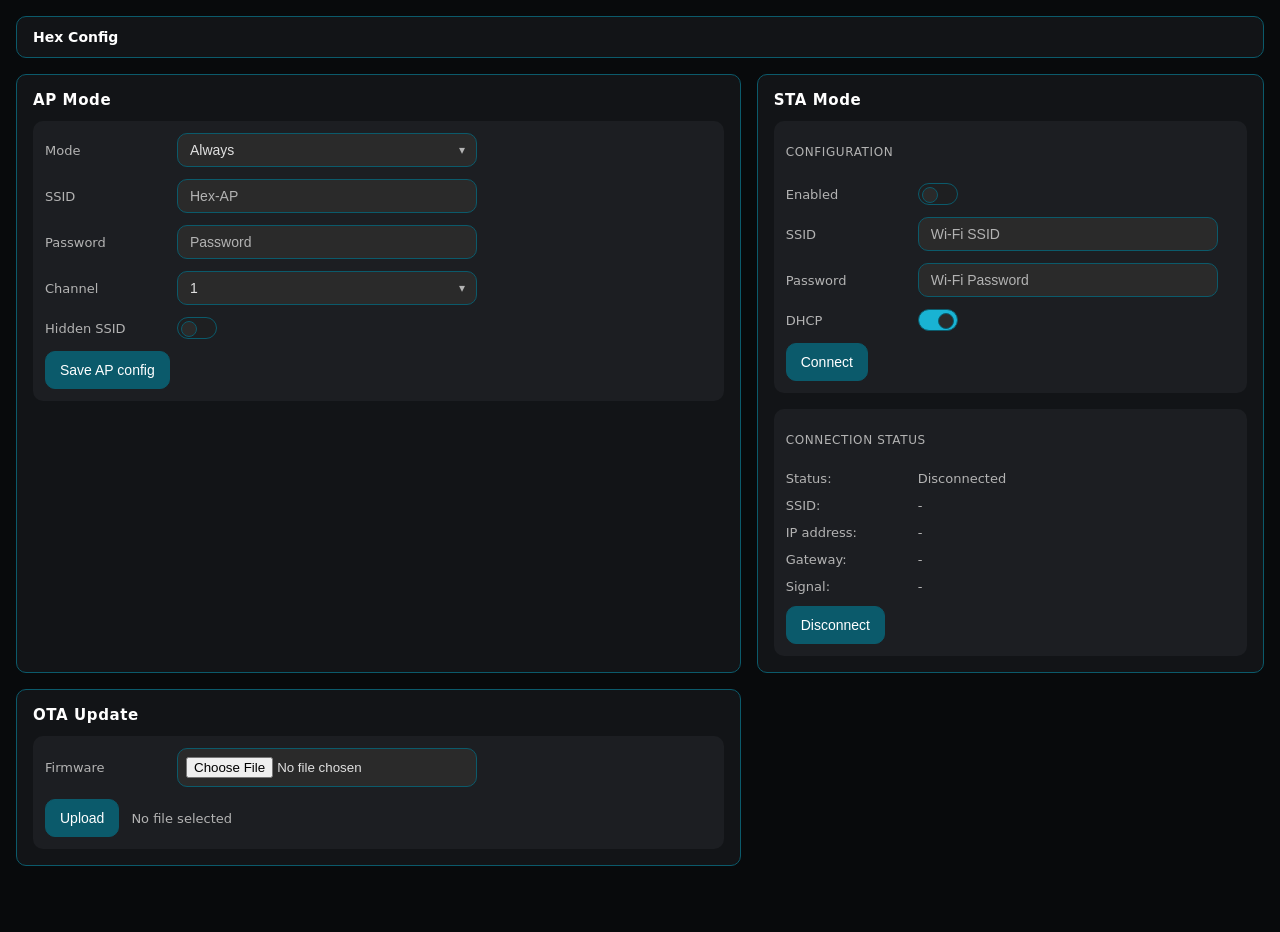
==== main/webpage/config.html @ 5f397ee7 "wifi app refactor Changed WiFi startup flow to support both STA and AP modes with configuration stor" ====
<!DOCTYPE html>
<html lang="pl">
<head>
  <meta charset="UTF-8" />
  <meta name="viewport" content="width=device-width, initial-scale=1.0" />
  <title>HEX Config</title>
  <link rel="stylesheet" href="style.css">
  <link rel="icon" type="image/png" href="favicon.png">
</head>
<body>
  <div class="wrap">
    <div class="topbar">
      <div class="brand"><strong>Hex Config</strong></div>
    </div>

    <div class="grid">
      <section class="card">
        <h3>AP Mode</h3>
        <div class="stack">
          <div class="group">
            <div class="row">
              <label class="label" for="apMode">Mode</label>
              <div class="select-wrap">
                <select class="select" id="apMode">
                  <option value="0">Always</option>
                  <option value="1">STA disconnected</option>
                </select>
              </div>
            </div>

            <div class="row">
              <label class="label" for="apSsid">SSID</label>
              <input class="textinput" id="apSsid" type="text" placeholder="Hex-AP">
            </div>

            <div class="row">
              <label class="label" for="apPassword">Password</label>
              <input class="textinput" id="apPassword" type="password" placeholder="Password">
            </div>

            <div class="row">
              <label class="label" for="apChannel">Channel</label>
              <div class="select-wrap">
                <select class="select" id="apChannel">
                  <option value="1">1</option>
                  <option value="2">2</option>
                  <option value="3">3</option>
                  <option value="4">4</option>
                  <option value="5">5</option>
                  <option value="6">6</option>
                  <option value="7">7</option>
                  <option value="8">8</option>
                  <option value="9">9</option>
                  <option value="10">10</option>
                  <option value="11">11</option>
                </select>
              </div>
            </div>

            <div class="row">
              <label class="label" for="apHidden">Hidden SSID</label>
              <label class="toggle">
                <input type="checkbox" id="apHidden">
                <span class="toggle-track"><span class="toggle-thumb"></span></span>
              </label>
            </div>

            <div class="actions">
              <button class="btn btn-primary" id="saveApBtn" type="button">Save AP config</button>
            </div>
          </div>
        </div>
      </section>

      <section class="card">
        <h3>STA Mode</h3>
        <div class="stack">
          <div class="group">
            <p class="group-title">Configuration</p>

            <div class="row">
              <label class="label" for="staEnabled">Enabled</label>
              <label class="toggle">
                <input type="checkbox" id="staEnabled">
                <span class="toggle-track"><span class="toggle-thumb"></span></span>
              </label>
            </div>

            <div class="row">
              <label class="label" for="staSsid">SSID</label>
              <input class="textinput" id="staSsid" type="text" placeholder="Wi-Fi SSID">
            </div>

            <div class="row">
              <label class="label" for="staPassword">Password</label>
              <input class="textinput" id="staPassword" type="password" placeholder="Wi-Fi Password">
            </div>

            <div class="row">
              <label class="label" for="staDhcp">DHCP</label>
              <label class="toggle">
                <input type="checkbox" onclick="updateDHCP()" id="staDhcp" checked>
                <span class="toggle-track"><span class="toggle-thumb"></span></span>
              </label>
            </div>
            <div class="static-ip-panel" id="static-ip-panel">
              <div class="row">
                <label class="label" for="staIp">Static IP</label>
                <input class="textinput" id="staIp" type="text" placeholder="192.168.1.50">
              </div>

              <div class="row">
                <label class="label" for="staMask">Subnet mask</label>
                <input class="textinput" id="staMask" type="text" placeholder="255.255.255.0">
              </div>

              <div class="row">
                <label class="label" for="staGateway">Gateway</label>
                <input class="textinput" id="staGateway" type="text" placeholder="192.168.1.1">
              </div>

              <div class="row">
                <label class="label" for="staDns">DNS</label>
                <input class="textinput" id="staDns" type="text" placeholder="8.8.8.8">
              </div>  
            </div>
            <div class="actions">
              <button class="btn btn-primary" id="connectStaBtn" type="button">Connect</button>
            </div>
          </div>

          <div class="group">
            <p class="group-title">Connection status</p>

            <div class="row">
              <label class="label" for="staStatus">Status:</label>
              <label class="label" id="staStatus">Disconnected</label>
            </div>
            <div class="row">
              <label class="label" for="staSSID">SSID:</label>
              <label class="label" id="staSSID">-</label>
            </div>
            <div class="row">
              <label class="label" for="staIP">IP address:</label>
              <label class="label" id="staIP">-</label>
            </div>
            <div class="row">
              <label class="label" for="staGateway">Gateway:</label>
              <label class="label" id="staGateway">-</label>
            </div>
            <div class="row">
              <label class="label" for="staSignal">Signal:</label>
              <label class="label" id="staSignal">-</label>
            </div>
            <div class="actions">
              <button class="btn btn-primary" id="connectStaBtn" type="button">Disconnect</button>
            </div>
          </div>
        </div>
      </section>

      <section class="card">
        <h3>OTA Update</h3>
        <div class="stack">
          <div class="group">
            <div class="row">
              <label class="label" for="otaFile">Firmware</label>
              <input id="otaFile" type="file" accept=".bin,.ota,application/octet-stream">
            </div>

            <div class="file-row">
              <button class="btn btn-primary" id="otaUploadBtn" type="button">Upload</button>
              <span class="file-name" id="otaFileName">No file selected</span>
            </div>
          </div>
        </div>
      </section>
    </div>
  </div>
</body>

<script src="config_script.js"></script>

</html>
---- main/webpage/style.css ----
:root {
  --background-color: hsl(218 14% 8%);
  --background-dark-color: hsl(220 20% 4%);
  --background-light-color: hsl(218 10% 12%);

  --menu-color: #212121;
  --menu-transparent-color: #21212199;
  --accent-color: #19b3d3;
  --accent-transparent-color: rgba(25, 179, 211, 0.6);
  --accent-darker-color: #0b5a6b;
  --accent-second-color: #ff6600;
  --accent-second-transparent-color: rgba(255, 102, 0, 0.6);
  --accent-second-darker-color: #331400;
  --text-color: #ffffff;
  --text-muted-color: #b3b3b3;
  --input-background-color: #2a2a2a;
  --input-text-color: #e0e0e0;

  --damage-low: rgba(54, 194, 138, 0.86);
  --damage-medium: rgba(255, 165, 0, 0.86);
  --damage-critical: rgba(255, 80, 80, 0.86);

  --radius: 10px;
}

* {
  box-sizing: border-box;
}

body {
  margin: 0;
  font-family:
    ui-sans-serif,
    system-ui,
    -apple-system,
    Segoe UI,
    Roboto,
    Inter,
    Arial,
    sans-serif;
  background: var(--background-dark-color);
  color: var(--text-color);
  display: flex;
  justify-content: center;
}

.wrap {
  width: min(1400px, 100%);
  padding: 16px;
  margin-bottom: 50px;
}

.topbar {
  display: flex;
  align-items: center;
  justify-content: space-between;
  gap: 12px;
  background: var(--background-color);
  border: 1px solid var(--accent-darker-color);
  border-radius: var(--radius);
  padding: 12px 16px;
  position: sticky;
  top: 0;
  z-index: 5;
}

.brand {
  display: inline-flex;
  align-items: center;
  gap: 8px;
  font-size: 14px;
}

.brand-dot {
  width: 8px;
  height: 8px;
  border-radius: 50%;
  background: var(--accent-color);
}

.grid {
  margin-top: 16px;
  display: grid;
  gap: 16px;
  grid-template-columns: 1fr 0.7fr;
}

.grid-config {
  margin-top: 16px;
  display: grid;
  gap: 16px;
  grid-template-columns: 1fr;
}

.card {
  background: var(--background-color);
  border: 1px solid var(--accent-darker-color);
  border-radius: var(--radius);
  padding: 16px;
  position: relative;
  overflow: hidden;
}

.card h3 {
  margin: 0 0 12px;
  font-weight: 600;
  font-size: 15px;
  letter-spacing: 0.04em;
}

.card canvas {
  width: 100%;
  height: 100%;
  display: block;
}

.controls {
  display: flex;
  flex-direction: column;
  gap: 16px;
}

.row {
  display: flex;
  align-items: center;
  gap: 12px;
}

.row > .label {
  width: 120px;
}

.row > *:last-child {
  flex: 1;
}

.label {
  font-size: 13px;
  color: var(--text-muted-color);
}

.select-wrap {
  position: relative;
  width: 100%;
  max-width: 300px;
}

.select {
  appearance: none;
  -webkit-appearance: none;
  -moz-appearance: none;
  width: 100%;
  padding: 8px 32px 8px 12px;
  border-radius: var(--radius);
  border: 1px solid var(--accent-darker-color);
  background: var(--input-background-color);
  color: var(--input-text-color);
  font-size: 14px;
  cursor: pointer;
}

.select-wrap::after {
  content: "▾";
  position: absolute;
  right: 12px;
  top: 50%;
  transform: translateY(-50%);
  font-size: 12px;
  color: var(--text-muted-color);
  pointer-events: none;
}

.color-box {
  max-width: 100px;
  height: 28px;
  border-radius: var(--radius);
  border: 1px solid var(--accent-darker-color);
  background: var(--input-background-color);
  display: flex;
  align-items: center;
  justify-content: center;
}

.color-box input[type="color"] {
  padding: 0;
  border: none;
  width: 32px;
  height: 20px;
  background: transparent;
  cursor: pointer;
}

.range {
  display: flex;
  flex-direction: column;
  gap: 4px;
  max-width: 100px;
}

.range output {
  font-variant-numeric: tabular-nums;
  font-size: 13px;
  color: var(--text-muted-color);
}

input[type="range"] {
  -webkit-appearance: none;
  width: 100%;
  background: transparent;
}

input[type="range"]:focus {
  outline: none;
}

input[type="range"]::-webkit-slider-runnable-track {
  height: 6px;
  background: var(--input-background-color);
  border-radius: 999px;
}

input[type="range"]::-moz-range-track {
  height: 6px;
  background: var(--input-background-color);
  border-radius: 999px;
}

input[type="range"]::-webkit-slider-thumb {
  -webkit-appearance: none;
  width: 16px;
  height: 16px;
  border-radius: 50%;
  margin-top: -5px;
  background: var(--accent-color);
  border: 1px solid var(--accent-darker-color);
}

input[type="range"]::-moz-range-thumb {
  width: 16px;
  height: 16px;
  border-radius: 50%;
  background: var(--accent-color);
  border: 1px solid var(--accent-darker-color);
}

.textinput {
  width: 100%;
  max-width: 300px;
  padding: 8px 12px;
  border-radius: var(--radius);
  border: 1px solid var(--accent-darker-color);
  background: var(--input-background-color);
  color: var(--input-text-color);
  font-size: 14px;
}

.textinput::placeholder {
  color: var(--text-muted-color);
}

.textinput:focus {
  outline: 1px solid var(--accent-transparent-color);
}

.toggle {
  display: inline-flex;
  align-items: center;
  gap: 8px;
  cursor: pointer;
  user-select: none;
}

.toggle input {
  display: none;
}

.toggle-track {
  width: 40px;
  height: 22px;
  border-radius: 999px;
  border: 1px var(--accent-darker-color) solid;
  background: var(--menu-transparent-color);
  position: relative;
  transition: background 0.15s ease;
}

.toggle-thumb {
  position: absolute;
  top: 3px;
  left: 3px;
  width: 16px;
  height: 16px;
  border-radius: 50%;
  background: var(--input-background-color);
  border: 1px solid var(--accent-darker-color);
  transition: transform 0.15s ease;
}

.toggle input:checked + .toggle-track {
  background: var(--accent-color);
}

.toggle input:checked + .toggle-track .toggle-thumb {
  transform: translateX(16px);
}

.actions {
  display: flex;
  gap: 12px;
  flex-wrap: wrap;
}

.btn {
  border: 1px solid var(--accent-darker-color);
  background: var(--input-background-color);
  color: var(--input-text-color);
  border-radius: var(--radius);
  padding: 10px 14px;
  font-size: 14px;
  cursor: pointer;
  transition: 0.15s;
}

.btn:hover {
  background: var(--background-light-color);
}

.btn-primary {
  background: var(--accent-darker-color);
  color: var(--text-color);
}

.btn-primary:hover {
  background: var(--accent-transparent-color);
}

.stack {
  display: flex;
  flex-direction: column;
  gap: 16px;
}

.static-ip-panel{
  display: flex;
  flex-direction: column;
  gap: 12px;
}

.group {
  display: flex;
  flex-direction: column;
  gap: 12px;
  padding: 12px;
  border-radius: var(--radius);
  background: var(--background-light-color);
}

.group-title {
  font-size: 12px;
  color: var(--text-muted-color);
  text-transform: uppercase;
  letter-spacing: 0.05em;
}

.panel {
  display: grid;
  grid-template-columns: repeat(2, 1fr);
  gap: 12px;
}

.kv {
  padding: 10px;
  border: 1px solid var(--accent-darker-color);
  border-radius: var(--radius);
  background: var(--background-light-color);
}

.kv-label {
  font-size: 11px;
  color: var(--text-muted-color);
}

.kv-value {
  font-size: 14px;
  color: var(--text-color);
}

.file-row {
  display: flex;
  gap: 12px;
  align-items: center;
  flex-wrap: wrap;
}

.file-name {
  font-size: 13px;
  color: var(--text-muted-color);
}

input[type="file"] {
  width: 100%;
  padding: 8px;
  border-radius: var(--radius);
  border: 1px solid var(--accent-darker-color);
  background: var(--input-background-color);
  color: var(--input-text-color);
}

.full {
  width: 100%;
}

#otaFile{
  width: 100%;
  max-width: 300px;
}

@media (max-width: 680px) {
  .grid {
    grid-template-columns: 1fr;
  }

  .row {
    flex-direction: column;
    align-items: stretch;
  }

  .row > .label {
    width: 100%;
  }
  .panel {
    grid-template-columns: 1fr;
  }
}
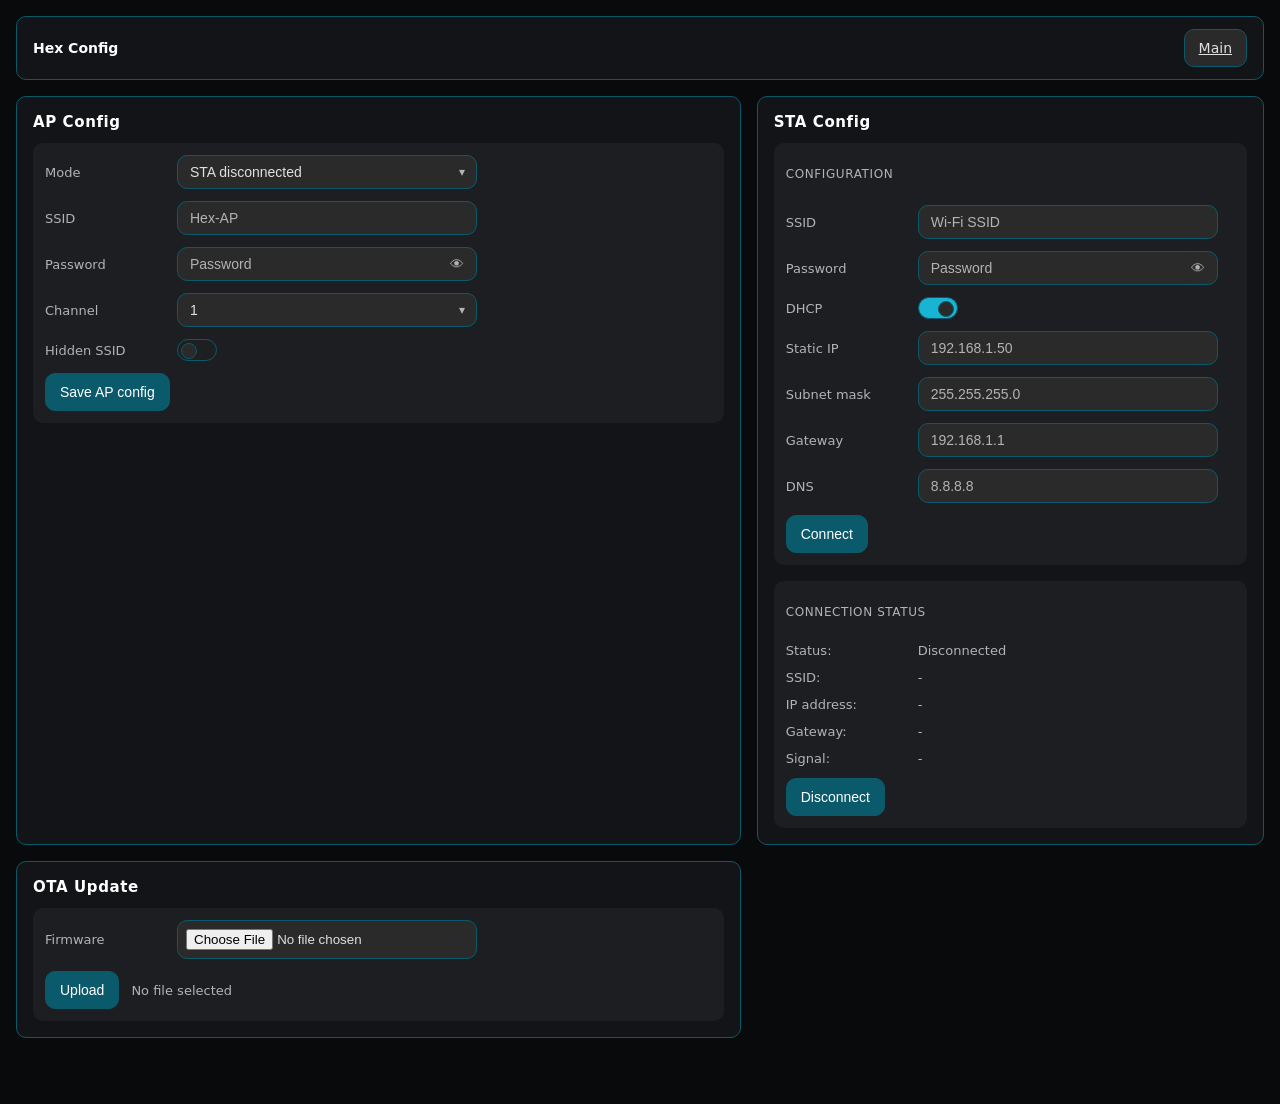
==== commit b361324a: "Added AP configuration Added an HTTP request handler for config.html to manage configuration. The AP" ====
--- a/main/webpage/config.html
+++ b/main/webpage/config.html
@@ -11,19 +11,20 @@
   <div class="wrap">
     <div class="topbar">
       <div class="brand"><strong>Hex Config</strong></div>
+      <a class="btn cfg-switch" href="/">Main</a>
     </div>
 
     <div class="grid">
       <section class="card">
-        <h3>AP Mode</h3>
+        <h3>AP Config</h3>
         <div class="stack">
           <div class="group">
             <div class="row">
               <label class="label" for="apMode">Mode</label>
               <div class="select-wrap">
                 <select class="select" id="apMode">
-                  <option value="0">Always</option>
-                  <option value="1">STA disconnected</option>
+                  <option value="0">STA disconnected</option>
+                  <option value="1">Always</option>
                 </select>
               </div>
             </div>
@@ -35,7 +36,13 @@
 
             <div class="row">
               <label class="label" for="apPassword">Password</label>
-              <input class="textinput" id="apPassword" type="password" placeholder="Password">
+
+              <div class="password-wrap">
+                <input class="textinput" id="apPassword" type="password" placeholder="Password">
+                <button class="pass-toggle" onmousedown="showPass('apPassword')" onmouseup="hidePass('apPassword')"
+                  onmouseleave="hidePass('apPassword')" ontouchstart="showPass('apPassword')" 
+                  ontouchend="hidePass('apPassword')" type="button">👁</button>
+              </div>
             </div>
 
             <div class="row">
@@ -66,25 +73,17 @@
             </div>
 
             <div class="actions">
-              <button class="btn btn-primary" id="saveApBtn" type="button">Save AP config</button>
+              <button class="btn btn-primary" id="saveApBtn" onclick="saveAP()" type="button">Save AP config</button>
             </div>
           </div>
         </div>
       </section>
 
       <section class="card">
-        <h3>STA Mode</h3>
+        <h3>STA Config</h3>
         <div class="stack">
           <div class="group">
             <p class="group-title">Configuration</p>
-
-            <div class="row">
-              <label class="label" for="staEnabled">Enabled</label>
-              <label class="toggle">
-                <input type="checkbox" id="staEnabled">
-                <span class="toggle-track"><span class="toggle-thumb"></span></span>
-              </label>
-            </div>
 
             <div class="row">
               <label class="label" for="staSsid">SSID</label>
@@ -93,7 +92,13 @@
 
             <div class="row">
               <label class="label" for="staPassword">Password</label>
-              <input class="textinput" id="staPassword" type="password" placeholder="Wi-Fi Password">
+
+              <div class="password-wrap">
+                <input class="textinput" id="staPassword" type="password" placeholder="Password">
+                <button class="pass-toggle" onmousedown="showPass('staPassword')" onmouseup="hidePass('staPassword')"
+                  onmouseleave="hidePass('staPassword')" ontouchstart="showPass('staPassword')"
+                  ontouchend="hidePass('staPassword')" type="button">👁</button>
+              </div>
             </div>
 
             <div class="row">
--- a/main/webpage/style.css
+++ b/main/webpage/style.css
@@ -415,6 +415,41 @@
   max-width: 300px;
 }
 
+.password-wrap {
+  position: relative;
+  width: 100%;
+  max-width: 300px;
+}
+
+.password-wrap .textinput {
+  width: 100%;
+  padding-right: 36px; /* miejsce na ikonę */
+}
+
+.pass-toggle {
+  position: absolute;
+  right: 6px;
+  top: 50%;
+  transform: translateY(-50%);
+  height: 28px;
+  width: 28px;
+  border-radius: var(--radius);
+  border: 1px solid var(--input-background-color);
+  background: var(--input-background-color);
+  color: var(--text-muted-color);
+  cursor: pointer;
+  display: flex;
+  align-items: center;
+  justify-content: center;
+  font-size: 14px;
+  transition: 0.15s;
+}
+
+.pass-toggle:hover {
+  background: var(--background-light-color);
+  color: var(--text-color);
+}
+
 @media (max-width: 680px) {
   .grid {
     grid-template-columns: 1fr;
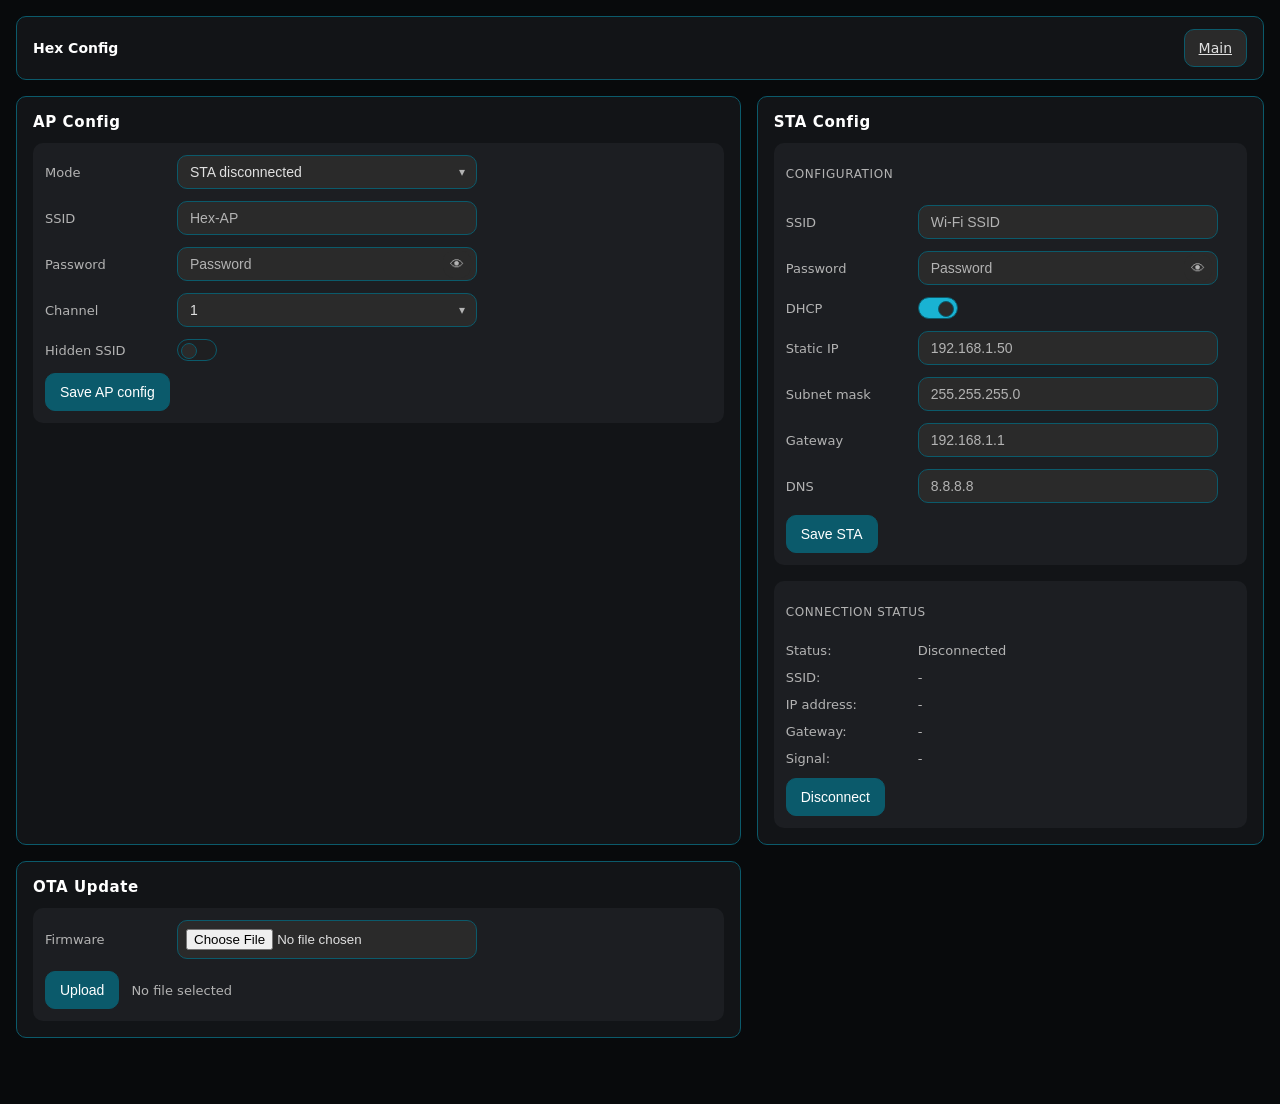
==== commit ccc43957: "Add  STA configuration handling and Wi-Fi recovery mode Implemented STA configuration through the we" ====
--- a/main/webpage/config.html
+++ b/main/webpage/config.html
@@ -130,35 +130,39 @@
               </div>  
             </div>
             <div class="actions">
-              <button class="btn btn-primary" id="connectStaBtn" type="button">Connect</button>
+              <button class="btn btn-primary" id="saveStaBtn" onclick="saveSTA()" type="button">Save STA</button>
             </div>
-          </div>
+            </div>
 
-          <div class="group">
-            <p class="group-title">Connection status</p>
+            <div class="group">
+              <p class="group-title">Connection status</p>
 
             <div class="row">
-              <label class="label" for="staStatus">Status:</label>
-              <label class="label" id="staStatus">Disconnected</label>
+              <label class="label" for="staStatusConnected">Status:</label>
+              <label class="label" id="staStatusConnected">Disconnected</label>
             </div>
+
             <div class="row">
-              <label class="label" for="staSSID">SSID:</label>
-              <label class="label" id="staSSID">-</label>
+              <label class="label" for="staStatusSSID">SSID:</label>
+              <label class="label" id="staStatusSSID">-</label>
             </div>
+
             <div class="row">
-              <label class="label" for="staIP">IP address:</label>
-              <label class="label" id="staIP">-</label>
+              <label class="label" for="staStatusIP">IP address:</label>
+              <label class="label" id="staStatusIP">-</label>
             </div>
+
             <div class="row">
-              <label class="label" for="staGateway">Gateway:</label>
-              <label class="label" id="staGateway">-</label>
+              <label class="label" for="staStatusGateway">Gateway:</label>
+              <label class="label" id="staStatusGateway">-</label>
             </div>
+
             <div class="row">
-              <label class="label" for="staSignal">Signal:</label>
-              <label class="label" id="staSignal">-</label>
+              <label class="label" for="staStatusSignal">Signal:</label>
+              <label class="label" id="staStatusSignal">-</label>
             </div>
             <div class="actions">
-              <button class="btn btn-primary" id="connectStaBtn" type="button">Disconnect</button>
+              <button class="btn btn-primary" id="disconnectStaBtn" onclick="disconnectSTA()" type="button">Disconnect</button>
             </div>
           </div>
         </div>
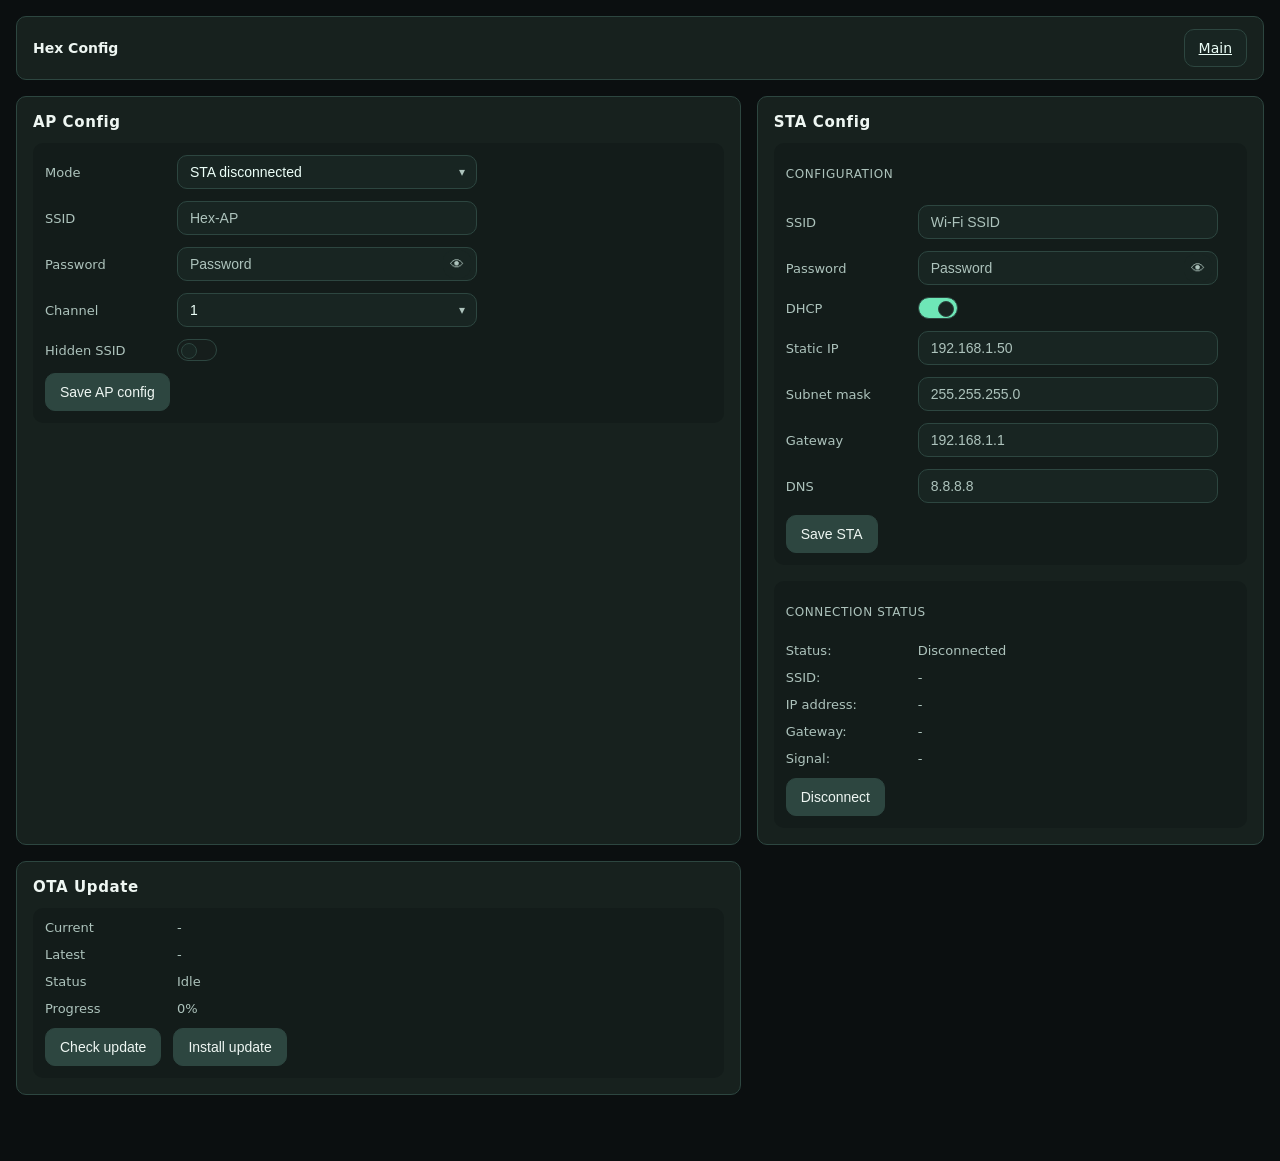
==== commit 0106e721: "Add OTA update pipeline with verification, backend logging and responsive UI Implemented a complete " ====
--- a/main/webpage/config.html
+++ b/main/webpage/config.html
@@ -173,13 +173,28 @@
         <div class="stack">
           <div class="group">
             <div class="row">
-              <label class="label" for="otaFile">Firmware</label>
-              <input id="otaFile" type="file" accept=".bin,.ota,application/octet-stream">
-            </div>
-
-            <div class="file-row">
-              <button class="btn btn-primary" id="otaUploadBtn" type="button">Upload</button>
-              <span class="file-name" id="otaFileName">No file selected</span>
+              <label class="label">Current</label>
+              <label class="label" id="otaCurrent">-</label>
+            </div>
+
+            <div class="row">
+              <label class="label">Latest</label>
+              <label class="label" id="otaLatest">-</label>
+            </div>
+
+            <div class="row">
+              <label class="label">Status</label>
+              <label class="label" id="otaStatus">Idle</label>
+            </div>
+
+            <div class="row">
+              <label class="label">Progress</label>
+              <label class="label" id="otaProgress">0%</label>
+            </div>
+
+            <div class="actions">
+              <button class="btn btn-primary" id="otaCheckBtn" type="button">Check update</button>
+              <button class="btn btn-primary" id="otaStartBtn" type="button" disabled>Install update</button>
             </div>
           </div>
         </div>
--- a/main/webpage/style.css
+++ b/main/webpage/style.css
@@ -1,23 +1,23 @@
 :root {
-  --background-color: hsl(218 14% 8%);
-  --background-dark-color: hsl(220 20% 4%);
-  --background-light-color: hsl(218 10% 12%);
-
-  --menu-color: #212121;
-  --menu-transparent-color: #21212199;
-  --accent-color: #19b3d3;
-  --accent-transparent-color: rgba(25, 179, 211, 0.6);
-  --accent-darker-color: #0b5a6b;
-  --accent-second-color: #ff6600;
-  --accent-second-transparent-color: rgba(255, 102, 0, 0.6);
-  --accent-second-darker-color: #331400;
-  --text-color: #ffffff;
-  --text-muted-color: #b3b3b3;
-  --input-background-color: #2a2a2a;
-  --input-text-color: #e0e0e0;
-
-  --damage-low: rgba(54, 194, 138, 0.86);
-  --damage-medium: rgba(255, 165, 0, 0.86);
+  --background-color: #17211e;
+  --background-dark-color: #0b0f10;
+  --background-light-color: #131c1a;
+
+  --menu-color: #17201d;
+  --menu-transparent-color: rgba(23, 32, 29, 0.7);
+  --accent-color: #6ee7b7;
+  --accent-transparent-color: rgba(110, 231, 183, 0.6);
+  --accent-darker-color: #2d4640;
+  --accent-second-color: #f59e0b;
+  --accent-second-transparent-color: rgba(245, 158, 11, 0.6);
+  --accent-second-darker-color: #3a2a10;
+  --text-color: #eef6f2;
+  --text-muted-color: #adc3bc;
+  --input-background-color: #182522;
+  --input-text-color: #ecfff8;
+
+  --damage-low: rgba(110, 231, 183, 0.86);
+  --damage-medium: rgba(245, 158, 11, 0.86);
   --damage-critical: rgba(255, 80, 80, 0.86);
 
   --radius: 10px;
@@ -450,6 +450,30 @@
   color: var(--text-color);
 }
 
+.status-card {
+  display: flex;
+  flex-direction: column;
+}
+
+.canvas-wrap {
+  width: 100%;
+  height: clamp(320px, 48vw, 620px);
+  overflow: hidden;
+}
+
+#hexes {
+  display: block;
+  width: 100%;
+  height: 100%;
+  touch-action: none;
+}
+
+@media (max-width: 700px) {
+  .canvas-wrap {
+    height: 360px;
+  }
+}
+
 @media (max-width: 680px) {
   .grid {
     grid-template-columns: 1fr;
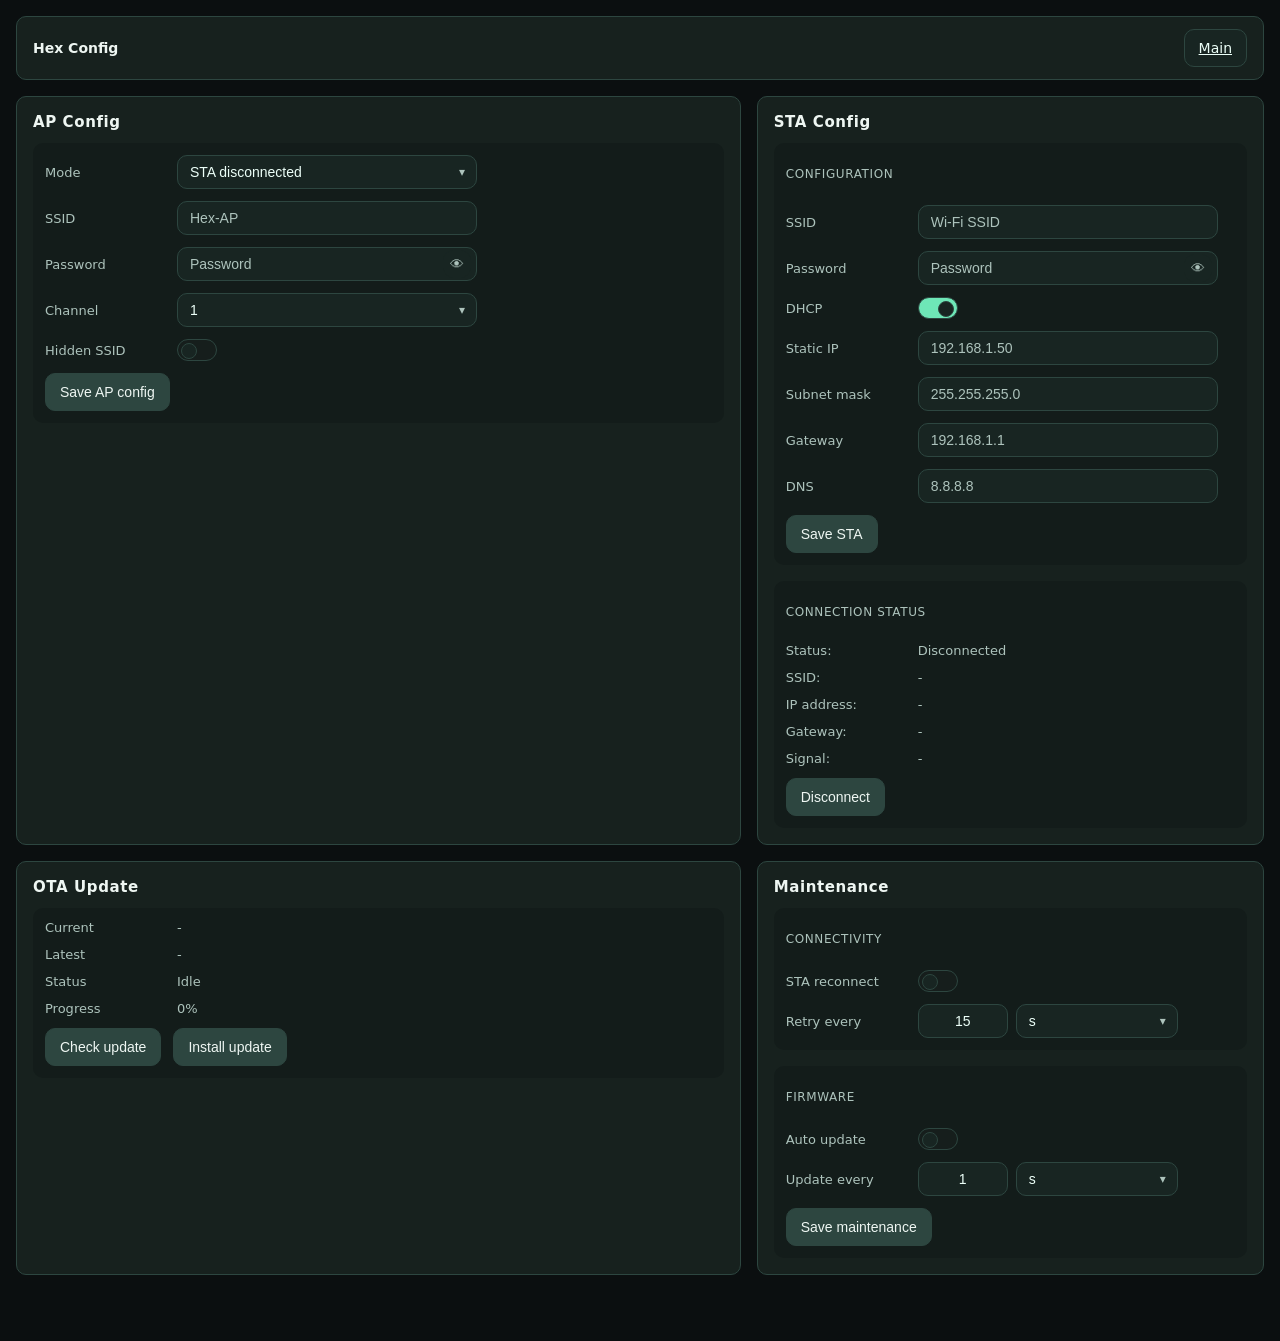
==== commit 84685fd1: "feature: add maintenance task for auto updates and wi-fi reconnect Added configurable wi-fi reconnec" ====
--- a/main/webpage/config.html
+++ b/main/webpage/config.html
@@ -193,8 +193,69 @@
             </div>
 
             <div class="actions">
-              <button class="btn btn-primary" id="otaCheckBtn" type="button">Check update</button>
-              <button class="btn btn-primary" id="otaStartBtn" type="button" disabled>Install update</button>
+              <button class="btn btn-primary" id="otaCheckBtn" onclick="checkUpdate()" type="button">Check update</button>
+              <button class="btn btn-primary" id="otaStartBtn" onclick="startUpdate()" type="button" disabled>Install update</button>
+            </div>
+          </div>
+        </div>
+      </section>
+      <section class="card">
+        <h3>Maintenance</h3>
+
+        <div class="stack">
+          <div class="group">
+            <p class="group-title">Connectivity</p>
+
+            <div class="row">
+              <label class="label">STA reconnect</label>
+              <label class="toggle">
+                <input type="checkbox" id="wifiRetryEnabled">
+                <span class="toggle-track"><span class="toggle-thumb"></span></span>
+              </label>
+            </div>
+
+            <div class="row">
+              <label class="label">Retry every</label>
+              <div class="inline-inputs">
+                <input class="textinput number-input" id="wifiRetryEvery" onchange="checkTimeInputCorrectness()" type="number" min="0" max="60" value="15">
+                <div class="select-wrap time-unit-wrap">
+                  <select class="select" id="wifiRetryUnit" onchange="checkTimeInputCorrectness()">
+                    <option value="0">s</option>
+                    <option value="1">min</option>
+                    <option value="2">h</option>
+                  </select>
+                </div>
+              </div>
+            </div>
+          </div>
+
+          <div class="group">
+            <p class="group-title">Firmware</p>
+
+            <div class="row">
+              <label class="label">Auto update</label>
+              <label class="toggle">
+                <input type="checkbox" id="autoUpdateEnabled">
+                <span class="toggle-track"><span class="toggle-thumb"></span></span>
+              </label>
+            </div>
+
+            <div class="row">
+              <label class="label">Update every</label>
+              <div class="inline-inputs">
+                <input class="textinput number-input" id="autoUpdateEvery" onchange="checkTimeInputCorrectness()" type="number" min="0" max="60" value="1">
+                <div class="select-wrap time-unit-wrap">
+                  <select class="select" id="autoUpdateUnit" onchange="checkTimeInputCorrectness()">
+                    <option value="0">s</option>
+                    <option value="1">min</option>
+                    <option value="2">h</option>
+                  </select>
+                </div>
+              </div>
+            </div>
+
+            <div class="actions">
+              <button class="btn btn-primary" onclick="saveMaintenanceConfig()" type="button">Save maintenance</button>
             </div>
           </div>
         </div>
--- a/main/webpage/style.css
+++ b/main/webpage/style.css
@@ -468,6 +468,36 @@
   touch-action: none;
 }
 
+.inline-inputs {
+  display: flex;
+  gap: 8px;
+  align-items: center;
+  max-width: 260px;
+}
+
+.number-input {
+  width: 90px;
+  max-width: 90px;
+  flex: 0 0 90px;
+  text-align: center;
+}
+
+.unit-select {
+  width: 110px;
+  max-width: 110px;
+  flex: 0 0 110px;
+}
+
+.number-input::-webkit-outer-spin-button,
+.number-input::-webkit-inner-spin-button {
+  -webkit-appearance: none;
+  margin: 0;
+}
+
+.number-input[type="number"] {
+  -moz-appearance: textfield;
+}
+
 @media (max-width: 700px) {
   .canvas-wrap {
     height: 360px;
@@ -490,6 +520,21 @@
   .panel {
     grid-template-columns: 1fr;
   }
-}
-
-
+  .inline-inputs {
+    max-width: 100%;
+  }
+
+  .number-input {
+    width: 100%;
+    max-width: none;
+    flex: 1;
+  }
+
+  .unit-select {
+    width: 110px;
+    max-width: 110px;
+    flex: 0 0 110px;
+  }
+}
+
+
